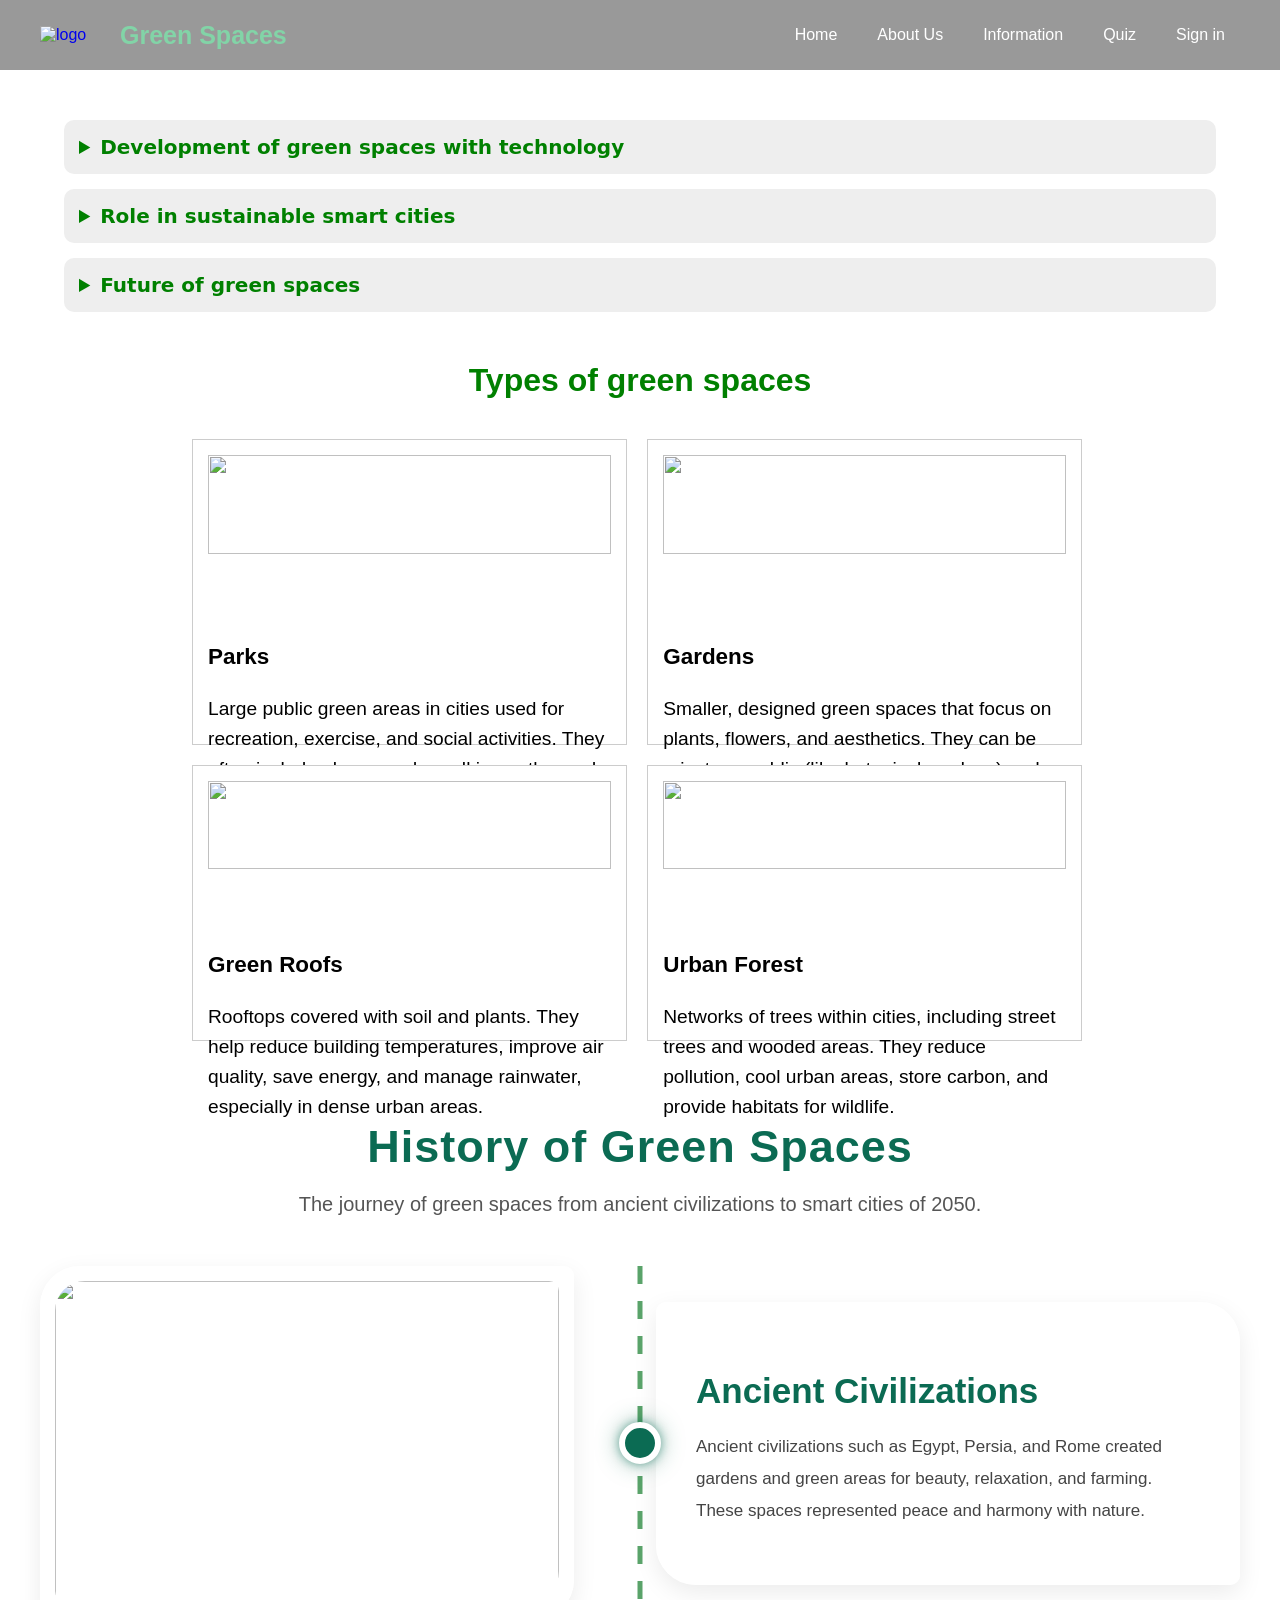
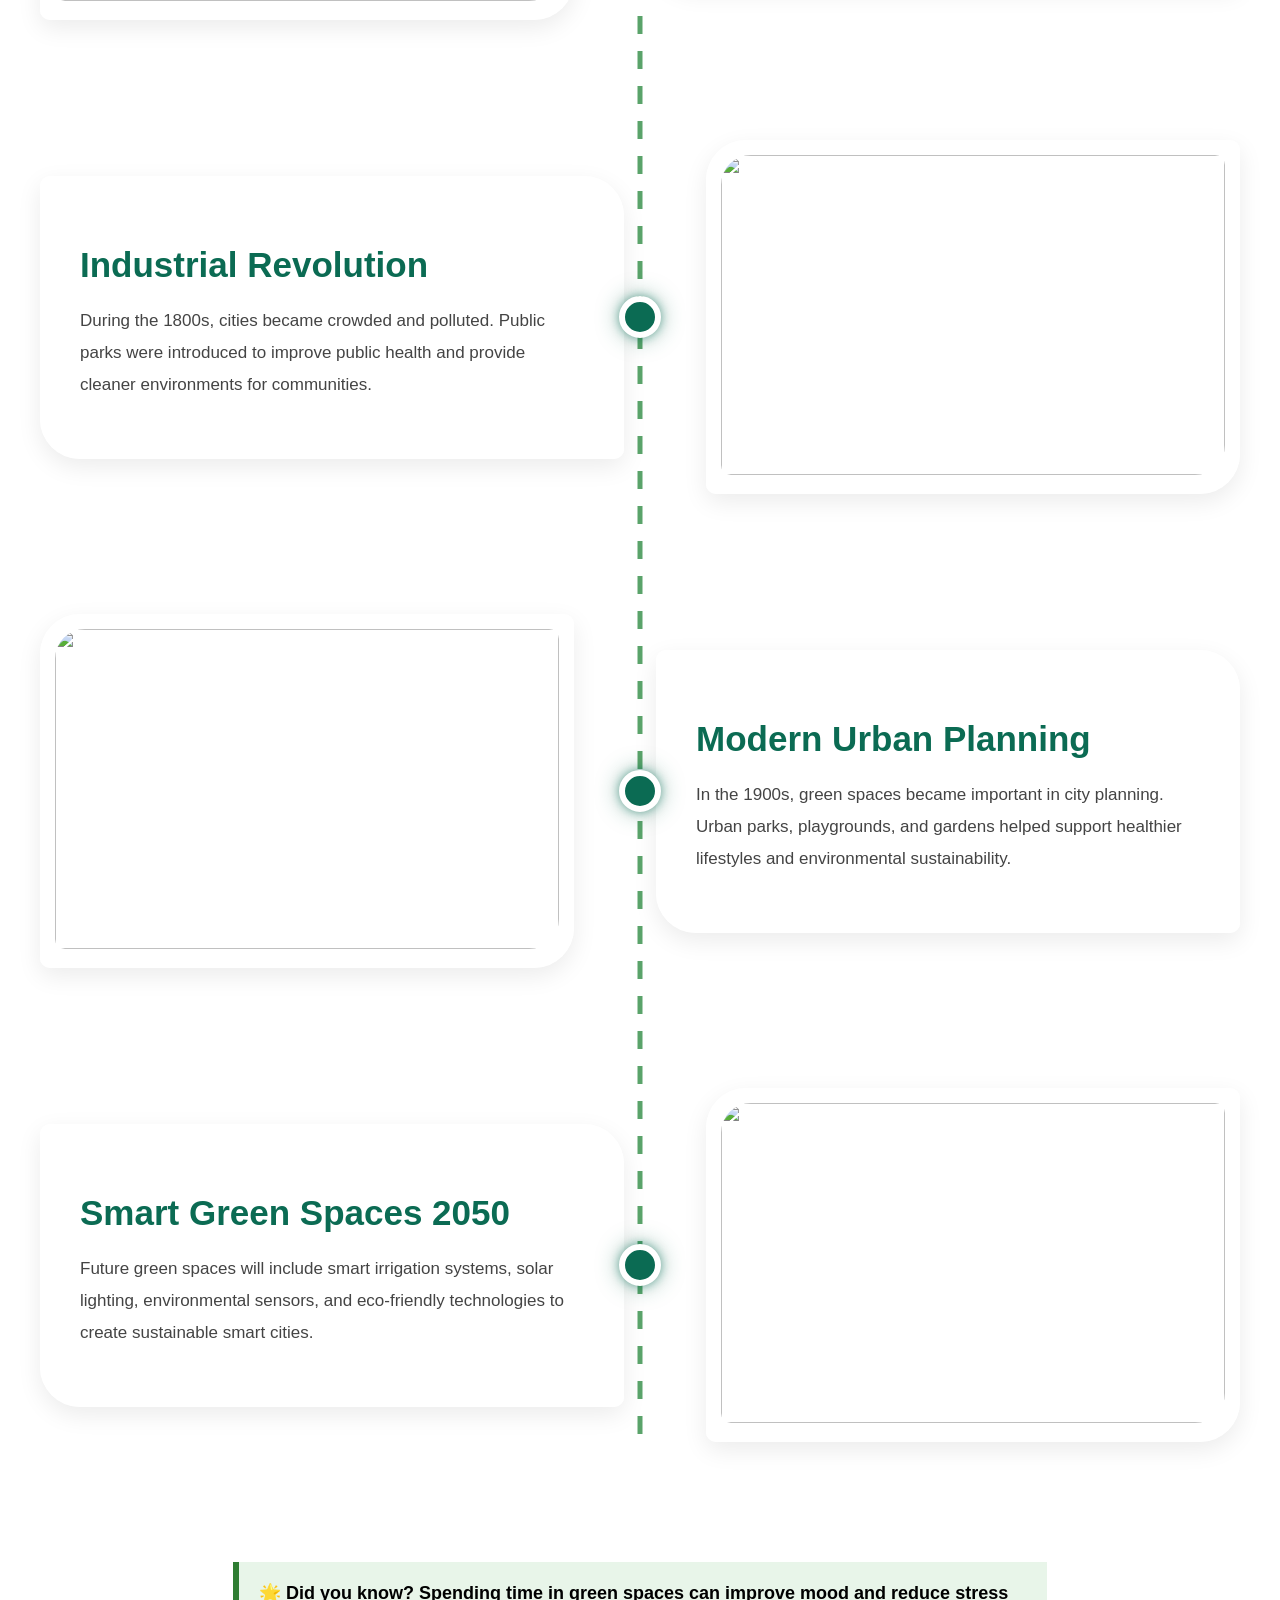
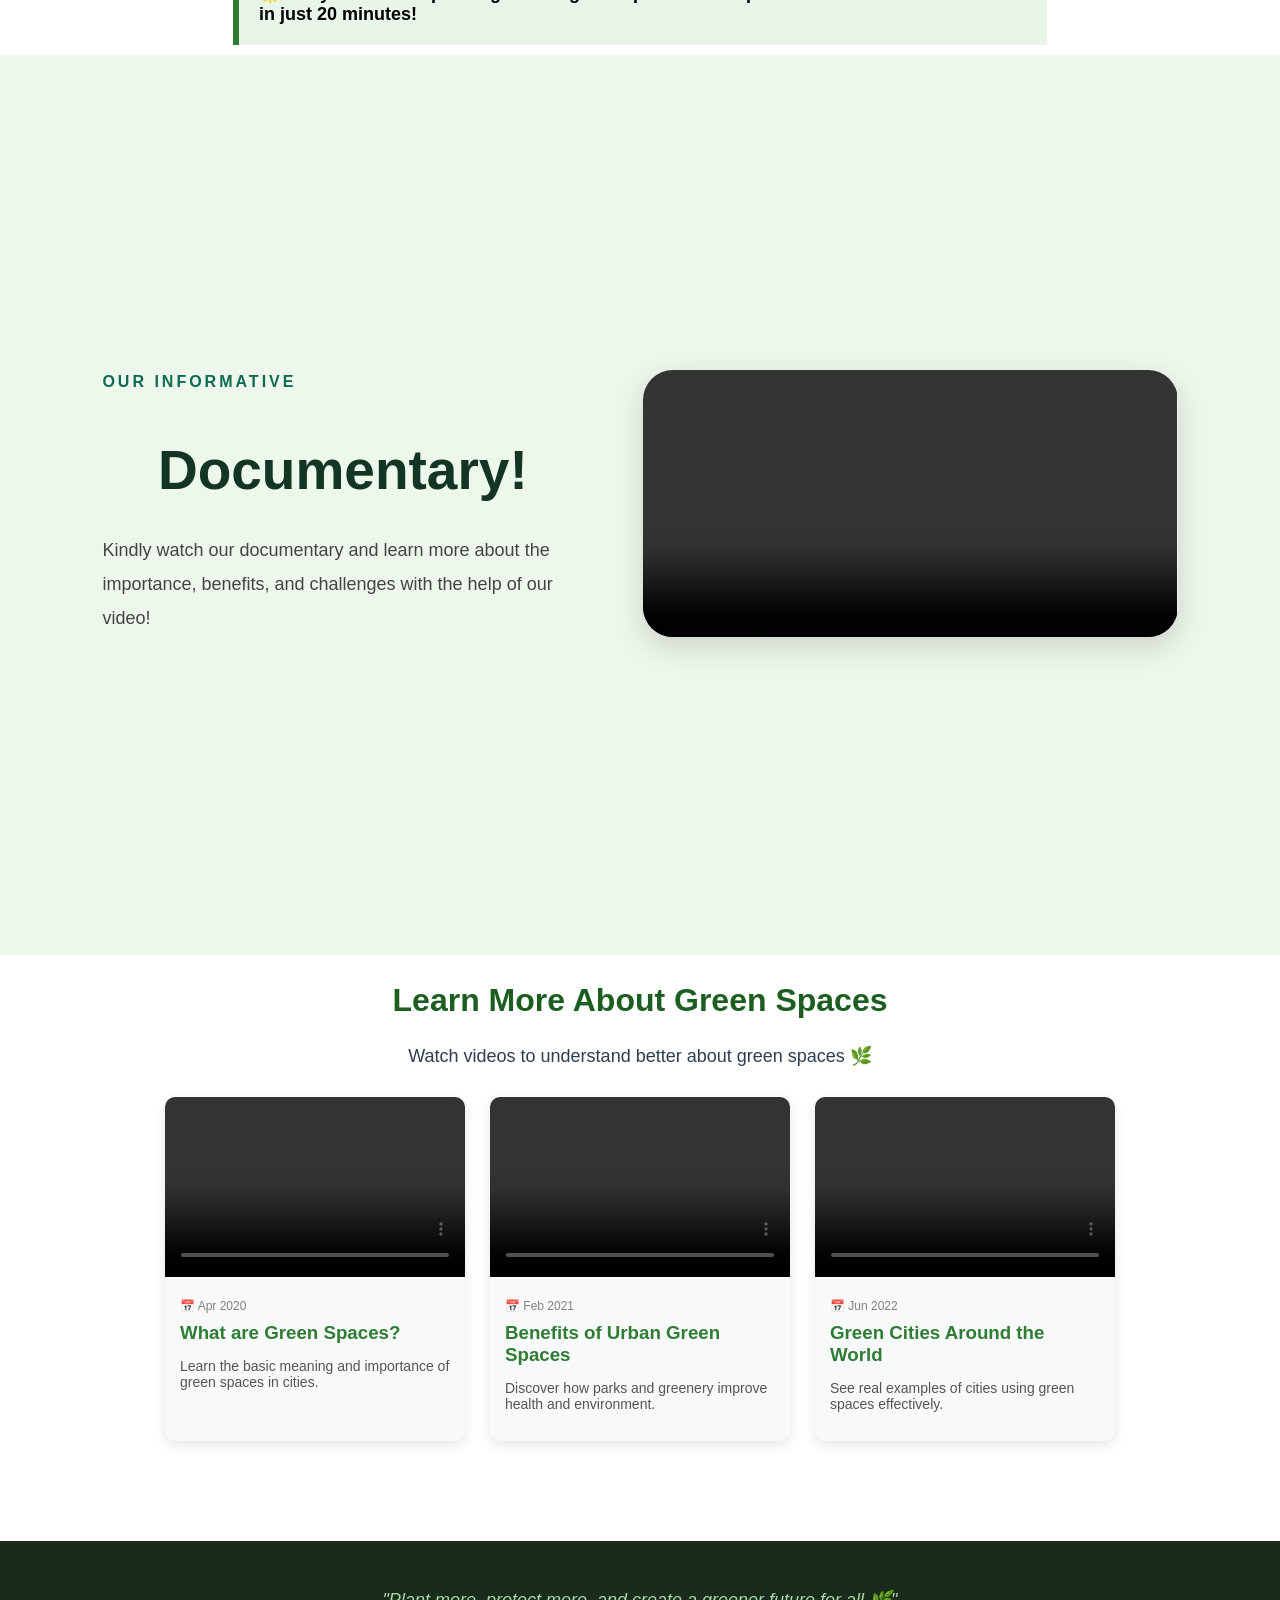
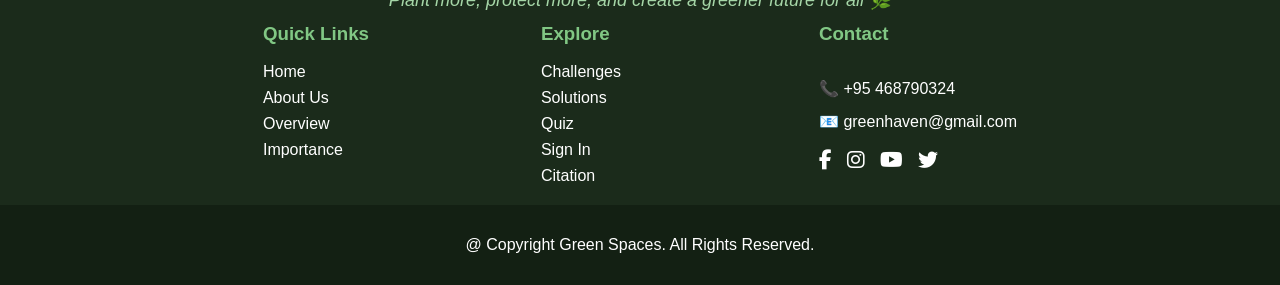
==== pages/overview.html @ c37dbdd3 "Add files via upload" ====
<!DOCTYPE html>
<html lang="en">
<head>
    <meta charset="UTF-8">
    <meta name="viewport" content="width=device-width, initial-scale=1.0">
    <title>Overview</title>
    <link rel="stylesheet" href="../index.css">
    <link rel="icon" href="../media/favicon.ico">
    <link rel="stylesheet"
href="https://cdnjs.cloudflare.com/ajax/libs/font-awesome/6.5.1/css/all.min.css">
</head>
<body class="body2">
  <nav class="navbar">
        <a href="../index.html" class="logo">
            <img src="../media/greenhaven1.png" alt="logo">
            <span>Green Spaces</span>
        </a>

        <div class="navlinks">
            <a href="../index.html">Home</a>
            <a href="aboutus.html">About Us</a>

            <div class="dropdown">
                <button class="drop">Information</button>
                <div class="dropdowncontent">
                    <a href="overview.html">Overview</a>
                    <a href="importance.html">Importance</a>
                    <a href="challenges.html">Challenges</a>
                    <a href="solutions.html">Solutions</a>
                </div>
            </div>

            <a href="quiz.html">Quiz</a>
            <a href="signin.html">Sign in</a>
        </div>
    </nav>

<div class="faq">

  <details>
    <summary>Development of green spaces with technology</summary>
    <p>Technology can also monitor air quality, soil moisture, and weather conditions to maintain healthier green environments. In sustainable smart cities, these innovations help create greener, smarter, and more comfortable public spaces for communities.</p>
  </details>

  <details>
    <summary>Role in sustainable smart cities</summary>
    <p>
      Green spaces are essential in sustainable smart cities because they make urban areas healthier and more efficient.
    They help reduce pollution, cool cities, and manage rainwater naturally. They also improve people’s health by providing places to relax and exercise. In smart cities, technology is often used to maintain these spaces efficiently.
    </p>
  </details>

  <details>
    <summary>Future of green spaces</summary>
    <p> United Nations predicts cities will need more green spaces to handle climate change and growing urban populations.
    The future of green spaces will focus on more greenery in cities, smarter management, and climate protection.</p>
  </details>
</div>

<h2 id="typesgreen">Types of green spaces</h2>
<div class="examples">

  <div class="example">
    <img src="../media/park.jpg">
    <h3>Parks</h3>
    <p>Large public green areas in cities used for recreation, exercise, and social activities. They often include playgrounds, walking paths, and sports fields, helping improve physical and mental health</p>
  </div>

  <div class="example">
    <img src="../media/gardens3.jpg">
    <h3>Gardens</h3>
    <p>Smaller, designed green spaces that focus on plants, flowers, and aesthetics. They can be private or public (like botanical gardens) and are used for relaxation, education, and biodiversity conservation.</p>
  </div>

  <div class="example">
    <img src="../media/rooftop.webp">
    <h3>Green Roofs</h3>
    <p>Rooftops covered with soil and plants. They help reduce building temperatures, improve air quality, save energy, and manage rainwater, especially in dense urban areas.</p>
  </div>

  <div class="example">
    <img src="../media/urbanforest.jpg">
    <h3>Urban Forest</h3>
    <p>Networks of trees within cities, including street trees and wooded areas. They reduce pollution, cool urban areas, store carbon, and provide habitats for wildlife.</p>
  </div>
</div>

<div class="gs-history-heading">
    <h1>History of Green Spaces</h1>
    <p>The journey of green spaces from ancient civilizations to smart cities of 2050.</p>
</div>

<section class="gs-history-timeline">
    <div class="gs-history-row">

        <div class="gs-history-image">
            <img src="../media/ancientrome.jpg">
        </div>

        <div class="gs-history-dot"></div>

        <div class="gs-history-text">
            <h2>Ancient Civilizations</h2>

            <p>
                Ancient civilizations such as Egypt, Persia, and Rome created gardens and green areas for beauty, relaxation, and farming. These spaces represented peace and harmony with nature.
            </p>
        </div>

    </div>

    <div class="gs-history-row gs-history-reverse">

        <div class="gs-history-image">
            <img src="../media/1880.jpg">
        </div>

        <div class="gs-history-dot"></div>

        <div class="gs-history-text">
            <h2>Industrial Revolution</h2>

            <p>
                During the 1800s, cities became crowded and polluted. Public parks were introduced to improve public health and provide cleaner environments for communities.
            </p>
        </div>
    </div>

    <div class="gs-history-row">
        <div class="gs-history-image">
            <img src="../media/1900.jpg">
        </div>
        <div class="gs-history-dot"></div>
        <div class="gs-history-text">
            <h2>Modern Urban Planning</h2>
            <p>
              In the 1900s, green spaces became important in city planning. Urban parks, playgrounds, and gardens helped support healthier lifestyles and environmental sustainability.
            </p>
        </div>

    </div>

    <div class="gs-history-row gs-history-reverse">

        <div class="gs-history-image">
            <img src="../media/2050.jpg">
        </div>

        <div class="gs-history-dot"></div>

        <div class="gs-history-text">
            <h2>Smart Green Spaces 2050</h2>

            <p>
                Future green spaces will include smart irrigation systems, solar lighting, environmental sensors, and eco-friendly technologies to create sustainable smart cities.
            </p>
        </div>

    </div>
</section>

<div class="funfact">
  🌟 Did you know? Spending time in green spaces can improve mood and reduce stress in just 20 minutes!
</div>

<section class="gs-voices-section">
    <div class="gs-voices-text">
        <p class="gs-voices-small-title">
            OUR INFORMATIVE
        </p>
        <h1>
            Documentary!
        </h1>
        <p class="gs-voices-description">
            Kindly watch our documentary and learn more about the importance, benefits, and challenges with the help of our video!
        </p>
    </div>

    <div class="gs-voices-video">
      <video src="../media/documentary.MOV" controls></video>
      <!-- <iframe width="560" height="315" src="https://www.youtube.com/embed/_cU1XrQdidg?si=NynA9cC64AR17tX_" title="YouTube video player" frameborder="0" allow="accelerometer; autoplay; clipboard-write; encrypted-media; gyroscope; picture-in-picture; web-share" referrerpolicy="strict-origin-when-cross-origin" allowfullscreen></iframe> -->
    </div>
</section>

<section class="video-section">

  <h2> Learn More About Green Spaces</h2>
  <p class="video-sub">Watch videos to understand better about green spaces 🌿</p>

  <div class="video-container">

    <div class="video-card">
      <video src="../media/Sustainability.mp4" controls width="560" height="315" allowfullscreen></video>
      <!-- <iframe src="https://www.youtube.com/embed/B5NiTN0chj0" allowfullscreen></iframe> -->
      <div class="video-info">
        <span class="date">📅 Apr 2020</span>
        <h3>What are Green Spaces?</h3>
        <p>Learn the basic meaning and importance of green spaces in cities.</p>
      </div>
    </div>

    <div class="video-card">
      <video src="../media/impurbangreen.mp4" controls></video>
      <!-- <iframe width="560" height="315" src="https://www.youtube.com/embed/6HhIaSdX1Nw?si=fHsekC9Fx5eDdXYN" title="YouTube video player" frameborder="0" allow="accelerometer; autoplay; clipboard-write; encrypted-media; gyroscope; picture-in-picture; web-share" referrerpolicy="strict-origin-when-cross-origin" allowfullscreen></iframe> -->
      <div class="video-info">
        <span class="date">📅 Feb 2021</span>
        <h3>Benefits of Urban Green Spaces</h3>
        <p>Discover how parks and greenery improve health and environment.</p>
      </div>
    </div>

    <div class="video-card">
      <video src="../media/greencity.mp4" controls></video>
      <!-- <iframe width="560" height="315" src="https://www.youtube.com/embed/0rDIwRG_RM8?si=gIH7NSqIBNCeyfWs" title="YouTube video player" frameborder="0" allow="accelerometer; autoplay; clipboard-write; encrypted-media; gyroscope; picture-in-picture; web-share" referrerpolicy="strict-origin-when-cross-origin" allowfullscreen></iframe> -->
      <div class="video-info">
        <span class="date">📅 Jun 2022</span>
        <h3>Green Cities Around the World</h3>
        <p>See real examples of cities using green spaces effectively.</p>
      </div>
    </div>
  </div>

<footer class="footer">

  <!-- QUOTE -->
  <div class="footer-quote">
    <p>"Plant more, protect more, and create a greener future for all 🌿"</p>
  </div>

  <!-- FOOTER CONTENT -->
  <div class="footer-container">

    <!-- QUICK LINKS -->
    <div class="footer-section">
      <h3>Quick Links</h3>
      <a href="../index.html">Home</a>
      <a href="aboutus.html">About Us</a>
      <a href="overview.html">Overview</a>
      <a href="importance.html">Importance</a>
    </div>

    <!-- EXPLORE -->
    <div class="footer-section">
      <h3>Explore</h3>
      <a href="challenges.html">Challenges</a>
      <a href="solutions.html">Solutions</a>
      <a href="quiz.html">Quiz</a>
      <a href="signin.html">Sign In</a>
      <a href="../GreenSpaces.docx">Citation</a>
    </div>

    <!-- CONTACT -->
  <div class="footer-section">
      <h3>Contact</h3>
      <p>📞 +95 468790324</p>
      <p class="footer-email">📧 greenhaven@gmail.com</p>
       <div class="social-icons">

            <a href="https://www.facebook.com/" target="_blank">

                <i class="fab fa-facebook-f"></i>

            </a>

            <a href="https://www.instagram.com/" target="_blank">

                <i class="fab fa-instagram"></i>

            </a>

            <a href="https://www.youtube.com/" target="_blank">

                <i class="fab fa-youtube"></i>

            </a>

            <a href="https://twitter.com/" target="_blank">

                <i class="fab fa-twitter"></i>
            </a>
        </div>

  </div>

  <!-- BOTTOM -->
  <div class="footer-bottom">
    <p>@ Copyright Green Spaces. All Rights Reserved. </p>
  </div>

</footer>
</body>
</html>
---- index.css ----
.body1{
    background: linear-gradient(45deg, rgb(204, 255, 212), rgb(80, 118, 78)); 
    box-sizing: border-box;
    margin: 0;
    padding-top: 70px;
}
.navbar{
    position: fixed;
    top: 0;
    left: 0;
    width: 100%;
    z-index: 1000;

    display: flex;
    justify-content: space-between;
    align-items: center;
    padding: 15px 40px;

    background: rgba(0, 0, 0, 0.4);
    backdrop-filter: blur(2px);
    box-sizing: border-box;
    height: 70px;
}
.logo{
  display: flex;
  align-items: center;
  gap: 10px;
  text-decoration: none;
}
.logo img{
    height: auto;
    width: 70px;
}
.logo span{
  font-size: 25px;
  font-weight: bold;
  color: #82d4a7;
  /* height: auto; */
}

.navlinks {
    display: flex;
    align-items: center;
    gap: 10px;
}

.navlinks a, .drop {
    position: relative;
    color: white;
    padding: 10px 15px;
    text-decoration: none;
    background: none;
    border: none;
    cursor: pointer;
    font-size: 16px;
    transition: all 0.35s ease;
}

/* Animated underline */
.navlinks a::after, .drop::after {
    content: "";
    position: absolute;
    left: 50%;
    bottom: 5px;
    width: 0;
    height: 2px;
    background: #66bb6a;
    transition: all 0.35s ease;
    transform: translateX(-50%);
}

/* Hover effect */
.navlinks a:hover, 
.dropdown:hover .drop {
    color: #a5d6a7;
    transform: translateY(-2px);
    text-shadow: 0 0 8px rgba(102, 187, 106, 0.8);
  font-family: "Unkempt", cursive;
  font-weight: 400;
  font-style: normal;
}


.navlinks a:hover::after, 
.dropdown:hover .drop::after {
    width: 80%;
}

.dropdown {
    position: relative;
}

.dropdowncontent {
    position: absolute;
    top: 50px;
    left: 0;
    min-width: 180px;
    background: rgba(46, 125, 50, 0.95);
    border-radius: 10px;
    overflow: hidden;

    opacity: 0;
    visibility: hidden;
    transform: translateY(15px);
    transition: all 0.35s ease;
}

.dropdown:hover .dropdowncontent {
    opacity: 1;
    visibility: visible;
    transform: translateY(0);
}

.dropdowncontent a {
    display: block;
    padding: 12px 15px;
    color: white;
    transition: all 0.3s ease;
}

.dropdowncontent a:hover {
    background: #66bb6a;
    padding-left: 22px;
    color: black;
}
.leaves {
  position: fixed;
  top: 0;
  left: 0;
  width: 100%;
  height: 100%;
  pointer-events: none;
  overflow: hidden;
  z-index: 999;
}

.leaves span {
  position: absolute;
  top: -50px;
  width: 40px;
  height: 40px;
  background-image: url('media/leaffall.png');
  background-size: cover;
  opacity: 0.85;
  animation: fall linear infinite;
}

/* Different positions + speeds */
.leaves span:nth-child(1) { left: 10%; animation-duration: 8s; animation-delay: 0s; }
.leaves span:nth-child(2) { left: 25%; animation-duration: 10s; animation-delay: 2s; }
.leaves span:nth-child(3) { left: 40%; animation-duration: 7s; animation-delay: 1s; }
.leaves span:nth-child(4) { left: 60%; animation-duration: 9s; animation-delay: 3s; }
.leaves span:nth-child(5) { left: 75%; animation-duration: 6s; animation-delay: 0.5s; }
.leaves span:nth-child(6) { left: 90%; animation-duration: 11s; animation-delay: 2.5s; }

/* Falling + drifting animation */
@keyframes fall {
  0% {
    transform: translateY(-60px) translateX(0) rotate(0deg);
  }
  50% {
    transform: translateY(50vh) translateX(40px) rotate(45deg);
  }
  100% {
    transform: translateY(110vh) translateX(-40px) rotate(90deg);
  }
}
.hero {
  height: 600px;
  position: relative;
  overflow: hidden;

  animation: imgslide 12s infinite ease-in-out;
}

.overlay {
  position: absolute;
  inset: 0;
  background: rgba(0,0,0,0.4);
}

/* Text content */
.hero-content {
  position: absolute;
  top: 150px;
  left: 80px;
  color: white;
  max-width: 500px;
}

.hero-content h1 {
  font-size: 58px;
  margin-bottom: 10px;
  text-align: left;
}

.hero-content p {
  line-height: 1.5;
  font-size: 18px;
}
.hero-content p:hover{
  text-shadow: 2px 3px 2px grey;
}

/* Button */
.hero-btn {
  display: inline-block;
  text-decoration: none;
  margin-top: 20px;
  padding: 12px 25px;
  /* background: #4caf50; */
  border-radius: 25px;
  color: white;
  cursor: pointer;
  transition: 0.3s;
  border: none;
  animation-iteration-count: infinite;
}

.hero-btn:hover {
  background: #66bb6a;
  transform: scale(1.05);
}

/* Background animation */
 @keyframes imgslide { 
  0%  {
     background-image: url('media/herobg1.jpg');
     background-size: cover; 
     background-repeat: no-repeat;
    }
  33% {
     background-image: url('media/herobg2.jpg');
     background-size: cover; 
     background-repeat: no-repeat;
    }
  66%  {
     background-image: url('media/herobg3.jpg'); 
     background-size: cover; 
     background-repeat: no-repeat;
    }
  100% { 
    background-image: url('media/herobg4.jpg'); 
    background-size: cover; 
    background-repeat: no-repeat;
    }
  }

   .learn {
  padding: 40px 20px;
  text-align: center;
}
 
.learn h2 {
  color: #184918;
  font-size: 29px;
}
 
 .cards {
  display: flex;
  justify-content: center;
  flex-wrap: wrap;
  gap: 20px;
  margin-top: 20px;
}
 
.card {
  background: linear-gradient(135deg, #e8f5e9, #c8e6c9); 
  padding: 20px;
  width: 220px;
  border-radius: 12px;
  box-shadow: 0 4px 10px rgba(0,0,0,0.1);
  transition: 0.3s;
  border: 1px solid #a5d6a7;
}
 
.card h3 {
  color: #2e7d32;
  font-size: 20px;
}
 
.card p {
  color: #2c3e50;
  font-size: 17px;
}
 
.card:hover {
  transform: scale(1.05) translateY(-5px);
}

.solutionssection {
  padding: 60px 20px;
  display: flex;
  justify-content: center;
}

.solutionscontainer {
  display: flex;
  align-items: center;
  gap: 100px;
  width: 85%;
  flex-wrap: wrap;
}

/* LEFT SIDE */
.solutionsimages {
  display: flex;
  gap: 20px;
  flex-wrap: wrap;
}

.solutioncard {
  position: relative;
  width: 225px;
  height: 300px;
  border-radius: 15px;
  overflow: hidden;
  cursor: pointer;
}

.solutioncard img {
  width: 100%;
  height: 100%;
  object-fit: cover;
  transition: 0.4s;
}

/* OVERLAY */
.overlaytext {
  position: absolute;
  bottom: 0;
  width: 100%;
  padding: 12px;
  background: rgba(0,0,0,0.6);
  color: white;
  transform: translateY(100%);
  transition: 0.4s;
}

.overlaytext h3 {
  font-size: 18px;
  margin-bottom: 5px;
}

.overlaytext p {
  font-size: 14px;
  line-height: 1.8;
}

/* HOVER */
.solutioncard:hover img {
  transform: scale(1.1);
}

.solutioncard:hover .overlaytext {
  transform: translateY(0);
}

/* RIGHT SIDE */
.solutionstext {
  max-width: 380px;
  text-align: justify;
}

.solutionstext h2 {
  color: #0f4b12;
  margin-bottom: 10px;
}

.solutionstext p {
  font-size: 18px;
  line-height: 1.8;
  margin-bottom: 15px;
}
.tech-section {
  text-align: center;
  padding: 60px 20px;
}

.tech-section h2 {
  margin-bottom: 58px;
  font-size: 30px;
  color: #1d481d;
}

/* LAYOUT */
.tech-cards {
  display: flex;
  justify-content: center;
  gap: 60px;
  flex-wrap: wrap;
}

/* CARD */
.tech-card {
  background: #f5f5f5;
  width: 260px;
  padding: 40px 20px 25px;
  border-radius: 15px;
  position: relative;
  transition: 0.4s;
}

/* CIRCLE ICON */
.circle {
  width: 90px;
  height: 90px;
  background: #2e5d2e;
  color: white;
  border-radius: 50%;
  display: flex;
  justify-content: center;
  align-items: center;
  font-size: 33px;

  position: absolute;
  top: -35px;
  left: 50%;
  transform: translateX(-50%);
  transition: 0.4s;
}

/* TEXT */
.tech-card h3 {
  margin-top: 40px;
  font-size: 20px;
}

.tech-card p {
  font-size: 16px;
  line-height: 22px;
  color: #454141;
  margin: 15px 0;
}

/* BUTTON */
.btn {
  display: inline-block;
  padding: 8px 15px;
  background: #4caf50;
  color: white;
  text-decoration: none;
  border-radius: 20px;
  transition: 0.3s;
}
.tech-card:hover {
  transform: translateY(-8px);
  box-shadow: 0 10px 25px rgba(0,0,0,0.15);
}

.tech-card:hover .circle {
  background: #1b5e20;
  box-shadow: 0 0 15px rgba(46, 125, 50, 0.6);
}

.tech-card:hover .btn {
  background: #2e7d32;
}
.problem-section {
  display: flex;
  justify-content: center;
  align-items: center;
  gap: 50px; 
  padding: 60px 80px;
  flex-wrap: wrap;
  width: 100%;
  box-sizing: border-box;
}

/* PAPER */
.paper {
  width: 600px;
  height: 340px;
  padding: 30px;
  background: url('media/paper2.jpg');
  background-size: cover;
  border-radius: 10px;
  box-shadow: 0 8px 20px rgba(0,0,0,0.2);
}

.paper h2 {
  color: #0c3a0e;
  margin-bottom: 15px;
  text-align: center;
  font-size: 28px ;
}

.paper p {
  font-size: 20px;
  color: #333;
  line-height: 1.7;
}

/* IMAGES GRID */
.images {
  display: grid;
  grid-template-columns: repeat(2, 200px);
  gap: 20px;
  align-items: center;
}

/* IMAGE BOX */
.img-box {
  width: 200px;
  height: 200px;
  overflow: hidden;
  border-radius: 10px;
  background: #c8b59c;
}

/* IMAGE */
.img-box img {
  width: 100%;
  height: 100%;
  object-fit: cover;
}

/* BOTTOM IMAGE CENTER */
.bottom {
  grid-column: span 2;
  justify-self: center;
}

.creative {

    padding: 60px 0;
    display: flex;
    justify-content: center;

}

.creative-container {
    position: relative;
    width: 100%;
    background: url('media/quiz1.jpg');
    background-size: cover;
    background-repeat: no-repeat;
    overflow: hidden;
    height: 550px;
    max-width: 100%;

}

/* IMAGE */

.creative-image img {
    width: 100%;

}

.creative-card {
    position: absolute;
    top: 50%;
    left: 500px;
    transform: translateY(-50%);
    background: white;
    padding: 25px;
    width: 600px;
    border-radius: 15px;
    box-shadow: 0 10px 25px rgba(0,0,0,0.2);

}
.creative-card h2 {
    color: #2e7d32;
    font-family: "Rubik Maps", system-ui;
  font-weight: 400;
  font-style: normal;

}

.creative-card p {
    color: #333;
    margin: 15px 0;
    line-height: 1.6;
    font-size: 19px;
    font-family: "Special Elite", system-ui;
    font-weight: 400;
    font-style: normal;

}
.quiz {
    display: inline-block;
    margin-top: 10px;
    padding: 10px 20px;
    background: #2e7d32;
    color: white;
    text-decoration: none;
    border-radius: 8px;
    font-weight: bold;
    transition: all 0.3s ease;
}

/* HOVER EFFECT */
.quiz:hover {
    background: #1b5e20;
    transform: translateY(-3px);
    box-shadow: 0 8px 15px rgba(0,0,0,0.2);
}

/* LINK */
.learnmore {
  text-decoration: none;
  color: #2e7d32;
  font-weight: bold;
  transition: 0.3s;
}

.learnmore:hover {
  letter-spacing: 1px;
}
.container {
   display: flex;
   justify-content: center;
   align-items: center;
 }
 
.side {
   width: 260px;
   padding: 15px;
   border: 3px solid black;
   border-radius: 20px;
   background-color: rgb(76, 167, 137);
   line-height: 1.6;
   font-size: 18px;
  }
 
.left{
  text-align: left;
}
 
.center {
  margin: 0 100px;
}
.center img {
   width: 200px;
   height: 200px;
   height: auto;
   display: block;
}
#titleimportant{
   text-align: center;
   margin-bottom: 40px;
   font-family: "Stack Sans Headline", sans-serif;
   font-optical-sizing: auto;
   font-style: normal;
   color: #215832;
} 

.reviews-section{
  padding: 50px;
}

.reviews-section .main-container{
  display: flex;
  justify-content: space-between;
  align-items: center;
  gap: 40px;

}
.reviews-section .left-content{
  width: 40%;
}

.reviews-section .title{
  font-size: 40px;
  margin-bottom: 20px;
  letter-spacing: 2px;
  color: #1b5e20;
}

.reviews-section .description{
  font-size: 20px;
  color: #2e7d32;
  line-height: 1.6;
  font-family: "Marck Script", cursive;
  font-weight: 400;
  font-style: normal;
}

.reviews-section .card-container{

  width: 60%;
  display: flex;
  gap: 40px;
  flex-wrap: wrap;
  justify-content: center;
  margin-top: 50px;

}

/* FLASHCARD STYLE */

.reviews-section .flashcard{
  width: 280px;
  height: 350px;
  perspective: 1000px;
}

.reviews-section .card-inner{
  width: 100%;
  height: 100%;
  position: relative;
  transition: transform 0.8s;
  transform-style: preserve-3d;
}

.reviews-section .flashcard:hover .card-inner{
  transform: rotateY(180deg);
  line-height: 1.7;
}

.reviews-section .card-front,
.reviews-section .card-back{
  position: absolute;
  width: 100%;
  height: 100%;
  border-radius: 20px;
  backface-visibility: hidden;
  overflow: hidden;
  box-shadow: 0 10px 25px rgba(0,0,0,0.3);
}

.reviews-section .card-front{
  background: darkgreen;
  color: white;
  display: flex;
  flex-direction: column;
  align-items: center;
  justify-content: center;
}

.reviews-section .card-front img{
  width: 110px;
  height: 110px;
  border-radius: 50%;
  margin-bottom: 20px;
  border: 4px solid green;
}

.reviews-section .card-front h2{
  margin-bottom: 10px;
}

.reviews-section .card-back{
  background: darkgreen;
  color: white;
  transform: rotateY(180deg);
  display: flex;
  flex-direction: column;
  align-items: center;
  justify-content: center;
  padding: 20px;
  text-align: center;
}

.reviews-section .card-back h2{
  margin-bottom: 15px;
}
.footer {
  background: #1b2b1b;
  color: white;
  padding-top: 30px;
}

/* QUOTE */
.footer-quote {
  text-align: center;
  font-size: 18px;
  font-style: italic;
  margin-bottom: 28px;
  color: #a5d6a7;
}

/* MAIN GRID */
.footer-container {
  display: flex;
  justify-content: center;
  flex-wrap: wrap;
  gap: 10%;
}

/* EACH SECTION */
.footer-section {
  display: flex;
  flex-direction: column;
  gap: 8px;
  min-width: 150px;
  margin-top: -35px;
}

.footer-section h3 {
  margin-bottom: 10px;
  color: #81c784;
}

/* LINKS */
.footer-section a {
  text-decoration: none;
  color: white;
  transition: 0.3s;
}

.footer-section a:hover {
  color: #4caf50;
  transform: translateX(5px);
}
.footer-email {
  margin-bottom: 10px;
  margin-top: -10px;
}
.social-icons{
  display: flex;
  gap: 15px;
  flex-wrap: wrap;
}
.social-icons a{
  font-size: 20px;
  color: white;
  transition: 0.3s;
}
.social-icons a:hover{
  color: #4caf50;
  transform: translateY(-3px);
}

/* BOTTOM */
.footer-bottom {
  text-align: center;
  padding: 15px;
  background: #132013;
  margin-top: 20px;
  width: 100%;
}
#meaning{
    text-align: center;
    font-size: 40px;
    color: rgb(0, 81, 0);
   text-shadow: 1px 2px green;   
}
.container2 {
  display: flex;
  width: 80%;
  margin: 40px auto;
  gap: 20px;
}
.leftbox {
  margin-top: 30px;
  /* width: 50%; */
  display: flex;
  flex-direction: row;
  gap: 20px;
}
#meaning2{
  text-align: center;
  color: #7cc67c;
  font-size: 30px;
}
.green-box {
  background: rgb(24, 88, 24);
  color: white;
  padding: 20px;
  border-radius: 20px;
  height: 35vh;
  line-height: 50px;
  font-size: 1.2em;
  width: 50vw;
}

/* SMALL IMAGE */
.small-img{
  width: 50vw;
  margin-top: 20px;
}
.small-img img {
  width: 100%;
  height: 85vh;
  border-radius: 20px;
}

/* RIGHT SIDE */
.rightbox {
  width: 50%;
 height: 50vh;
}

.rightbox img {
  width: 50vw;
  /* height: 100%; */
   height: 55vh;
  border-radius: 20px;
}

/* container */
.faq {
  width: 90%;
  margin: 50px auto;
  height: 50%;
  font-family: "Chelsea Market", system-ui;
  font-weight: 400;
  font-style: normal;

}

/* each box */
details {
  background: #eee;
  margin-bottom: 15px;
  padding: 15px;
  border-radius: 10px;
}
summary {
  font-weight: bold;
  font-size: 20px;
  color: green;
}
details p {
  margin-top: 10px;
  font-size: 18px;
  font-family: "Babylonica", cursive;
  font-weight: 400;
  font-style: normal;
}
.examples {
  display: flex;
  flex-wrap: wrap;   
  gap: 20px;
  width: 70%;
  margin: 40px auto;
}
.example {
  width: 45%; 
  border: 1px solid #ccc;
  padding: 15px;
  background: white;
  transition: 0.3s;
  font-size: 1.2em;
  line-height: 30px;
  /* height: 70%;  */
}

.example img {
  width: 100%;
  height: 60%;
}
.example:hover {
  border: 3px solid #6f967d;
  box-shadow: 5px 5px 0 #6a9b6d;
}
#typesgreen{
    font-size: 2em;
    color: green;
    text-align: center;
}
#typesgreen:hover{
    text-decoration: solid 1px black;
    text-shadow: darkgreen 1px 1px;
}
.body2{
  background: url('media/bg.jpg');
  background-size: cover;
  padding-top: 70px;
  margin: 0;
  box-sizing: border-box;
  overflow-x: hidden;
}
.about{
  height: 500px;
  background: url('media/us2.jpg') no-repeat center;
            background-size: cover;
            display: flex;
            align-items: center;
            justify-content: flex-start;
            padding: 80px;
            margin: 0;   
        }

        .small1{
            color: azure;
            float: right;
        }

        .small1 h1{
            font-size: 80px;
            margin: 0;
        }

       .big {
            display: flex;
            justify-content: center;
            align-items: center;
            
        }

        .side {
            width: 200px;
            padding: 15px;
            border: 3px solid black;
            border-radius: 20px;
            background-color: rgb(175, 222, 206);
        }

        .left{
            text-align: left;
        }

        

        .center {
            margin: 0 60px;
            
        }

        .center img {
            width: 180px;
            height: auto;
            display: block;
        }

        h1{
            text-align: center;
            margin-bottom: 40px;
        }
.gs-history-heading{
    text-align:center;
    margin-bottom:50px;
    margin-top: 80px;
}

.gs-history-heading h1{
    font-size:45px;
    color:#0b6b53;
    margin-bottom:15px;
    letter-spacing:1px;
}

.gs-history-heading p{
    font-size:20px;
    color:#555;
}

.gs-history-timeline{
    position:relative;
    max-width:1200px;
    margin:auto;
}
.body3{
  padding-top: 70px;
}

.gs-history-timeline::after{
    content:'';
    position:absolute;
    width:5px;

    background:repeating-linear-gradient(
        to bottom,
        #5aa36a 0px,
        #5aa36a 18px,
        transparent 18px,
        transparent 35px
    );

    top:0;
    bottom:0;
    left:50%;
    transform:translateX(-50%);
}

.gs-history-row{
    position:relative;
    width:100%;
    display:flex;
    justify-content:space-between;
    align-items:center;
    margin-bottom:120px;
}

.gs-history-reverse{
    flex-direction:row-reverse;
}

.gs-history-image{
    width:42%;
    padding:15px;

    background:rgba(255,255,255,0.7);
    backdrop-filter:blur(10px);

    border-radius:40px 10px 40px 10px;

    box-shadow:0 8px 25px rgba(0,0,0,0.08);

    transition:0.4s;
}

.gs-history-image:hover{
    transform:translateY(-10px) scale(1.02);
}

.gs-history-image img{
    width:100%;
    height:320px;
    object-fit:cover;
    border-radius:30px 10px 30px 10px;
}

.gs-history-text{
    width:42%;
    padding:40px;

    background:rgba(255,255,255,0.75);
    backdrop-filter:blur(10px);

    border-radius:10px 40px 10px 40px;

    box-shadow:0 8px 25px rgba(0,0,0,0.08);

    transition:0.4s;
}

.gs-history-text:hover{
    transform:translateY(-10px) scale(1.02);
}

.gs-history-text h2{
    color:#0b6b53;
    font-size:35px;
    margin-bottom:20px;
}

.gs-history-text p{
    color:#444;
    line-height:1.9;
    font-size:17px;
}
.gs-history-dot{
    position:absolute;
    left:50%;
    top:50%;

    transform:translate(-50%, -50%);

    width:30px;
    height:30px;

    background:#0b6b53;

    border:6px solid white;
    border-radius:50%;

    box-shadow:
    0 0 10px rgba(11,107,83,0.5),
    0 0 25px rgba(11,107,83,0.4);

    z-index:5;
}
.gs-history-year{
    position:absolute;

    left:50%;
    top:-25px;

    transform:translateX(-50%);

    background:#0b6b53;
    color:white;

    padding:10px 22px;

    border-radius:30px;

    font-size:15px;
    font-weight:bold;

    letter-spacing:1px;

    box-shadow:0 5px 15px rgba(0,0,0,0.15);

    z-index:10;
}
@media(max-width:900px){

.gs-history-timeline::after{
    left:25px;
}

.gs-history-row,
.gs-history-reverse{
    flex-direction:column;
    align-items:flex-start;

    padding-left:70px;
}

.gs-history-image,
.gs-history-text{
    width:100%;
    margin-bottom:30px;
}

.gs-history-dot{
    left:25px;
    top:50px;
}

.gs-history-year{
    left:25px;
    transform:none;
}
}
.funfact {
  margin: 10px auto;
  width: 60%;
  background: #e8f5e9;
  padding: 20px;
  border-left: 6px solid #2e7d32;
  font-weight: bold;
  font-size: 18px;
}
.gs-voices-section{
    width:100%;
    min-height:100vh;

    display:flex;
    justify-content:space-between;
    align-items:center;
    gap:60px;
    box-sizing: border-box;
    /* margin: 0; */
    padding:100px 8%;

    background:#eef7ec;
}

/* LEFT SIDE */

.gs-voices-text{
    width:45%;
}

.gs-voices-small-title{
    color:#0b6b53;
    font-weight:bold;
    letter-spacing:3px;
    margin-bottom:20px;
}

.gs-voices-text h1{
    font-size:55px;
    color:#123524;
    margin-bottom:30px;
    line-height:1.2;
}

.gs-voices-description{
    color:#444;
    font-size:18px;
    line-height:1.9;
}

/* RIGHT SIDE VIDEO */

.gs-voices-video{
    width:50%;
}

.gs-voices-video video{
    width:100%;
    border-radius:30px;
    box-shadow:0 10px 30px rgba(0,0,0,0.15);
    transition:0.4s;
    height: 30%;
}

.gs-voices-video video:hover{
    transform:scale(1.02);
}

/* RESPONSIVE */

@media(max-width:900px){

.gs-voices-section{
    flex-direction:column;
    text-align:center;
}

.gs-voices-text,
.gs-voices-video{
    width:100%;
}

.gs-voices-text h1{
    font-size:40px;
}

}
.video{
  margin-top: 20px;
  text-align: center;
}

.video-section h2 {
  color: #1b5e20;
  font-size: 32px;
  text-align: center;
}

.video-sub {
  color: #2c3e50;
  margin-bottom: 30px;
  font-size: 18px;
  text-align: center;
}

.video-container {
  display: flex;
  justify-content: center;
  gap: 25px;
  flex-wrap: wrap;
}
.video-card {
  width: 300px;
  background: #f8f9fa;
  border-radius: 10px;
  overflow: hidden;
  box-shadow: 0 4px 12px rgba(0,0,0,0.1);
  transition: 0.3s;
  margin-bottom: 100px;
}
.video-card video {
  width: 100%;
  height: 180px;
  border: none;
}

.video-card iframe {
  width: 100%;
  height: 180px;
  border: none;
}
.video-info {
  padding: 15px;
  text-align: left;
}

.video-info .date {
  font-size: 12px;
  color: gray;
}

.video-info h3 {
  margin: 8px 0;
  color: #2e7d32;
}

.video-info p {
  font-size: 14px;
  color: #555;
}
.video-card:hover {
  transform: translateY(-10px) scale(1.02);
  box-shadow: 0 10px 25px rgba(0,0,0,0.2);
}

body{
    margin: 0;
    font-family: Arial, Helvetica, sans-serif;
    background: rgb(198, 255, 224);
}


/* HERO */

.about{
    height: 500px;
    background: url('media/us2.jpg');
    background-size: cover;
    background-position: center;

    display: flex;
    justify-content: flex-end;
    align-items: center;
    text-align: center;
    padding-right: 100px;
    text-align: right;
}

.small1{
    color: rgb(11, 35, 0);
}

.small1 h1{
    font-size: 80px;
    margin: 0;
    text-shadow: 2px 2px 10px white;
}

.small1 p{
    font-size: 22px;
}


/* TITLE */

.title{
    text-align: center;
    margin-top: 60px;
    margin-bottom: 40px;
}


/* WHY IMPORTANT */

.big{
    display: flex;
    justify-content: center;
    align-items: center;
    gap: 40px;
    flex-wrap: wrap;

    padding: 20px;
}

.side{
    width: 260px;
    padding: 20px;

    border: 3px solid rgb(0, 69, 6);
    border-radius: 20px;

    background-color: rgb(207, 255, 197);

    line-height: 1.6;
}

.center img{
    width: 220px;
    border-radius: 20px;
}


/* AIM CARD */

.card1{
    width: 85%;
    margin: 60px auto;

    background: rgb(97, 132, 97);
    padding: 40px;

    border-radius: 20px;
    text-align: center;

    box-shadow: 0px 5px 15px rgba(0,0,0,0.15);
}

.content-2 h2{
    font-size: 35px;
    margin-bottom: 20px;
}

.content-2 p{
    line-height: 1.8;
    font-size: 17px;
}


/* FAQ */

.faq2{
    width: 90%;
    margin: 50px auto;
}

.dd{
    background: white;
    margin-bottom: 20px;
    padding: 18px;
    border-radius: 12px;

    box-shadow: 0px 4px 10px rgba(0,0,0,0.08);
}

.ff{
    font-weight: bold;
    font-size: 20px;
    color: green;
    cursor: pointer;
}

.dd p{
    margin-top: 15px;
    line-height: 1.6;
}


/* TEAM */
.teamtitle{
  text-align: center;
  font-size: 45px;
  margin-top: 60px;
  margin-bottom: 10px;
  color: rgb(0, 69, 6);
}

.teamtitle::after{
  content: "";
  display: block;
  width: 120px;
  height: 4px;
  background: rgb(0,120,30);
  margin: 15px auto;
  border-radius: 10px;
}

.team{
    display: flex;
    justify-content: center;
    gap: 30px;
    flex-wrap: wrap;

    padding: 50px 20px;
}

.member{
    position: relative;

    width: 250px;
    height: 320px;

    overflow: hidden;
    border-radius: 20px;

    cursor: pointer;

    box-shadow: 0px 5px 15px rgba(0,0,0,0.2);
}

.member img{
    width: 100%;
    height: 100%;
    object-fit: cover;

    transition: 0.5s;
}

.overlay{
    position: absolute;
    inset: 0;

    background: rgba(0,0,0,0.4);

    transition: 0.5s;
}

.name{
    position: absolute;

    bottom: 20px;
    left: 20px;

    color: white;
    font-size: 22px;
    font-weight: bold;

    z-index: 2;
}

.info{
    position: absolute;
    inset: 0;

    background: rgba(46, 125, 50, 0.92);

    color: white;

    display: flex;
    flex-direction: column;
    justify-content: center;
    align-items: center;

    opacity: 0;
    transition: 0.5s;

    text-align: center;
}


/* HOVER EFFECT */

.member:hover .info{
    opacity: 1;
}

.member:hover img{
    transform: scale(1.1);
}

.member:hover .overlay{
    opacity: 0;
}

.member:hover .name{
    opacity: 0;
}


/* RESPONSIVE */

@media(max-width: 768px){

    .small1 h1{
        font-size: 55px;
    }

    .big{
        flex-direction: column;
    }

    .center img{
        width: 180px;
    }

    .card1{
        width: 90%;
        padding: 25px;
    }
}
.info audio{
   width: 80%;
   margin-top: 15px;
   border-radius: 10px;
}
.vision-section{
    width: 90%;
    margin: 100px auto;

    display: flex;
    justify-content: center;
    align-items: center;
    gap: 80px;

    flex-wrap: wrap;
}


/* IMAGES */

.vision-images{
    position: relative;
    width: 400px;
}

.main-img{
    width: 440px;
    border-radius: 10px;

    box-shadow: 0px 5px 15px rgba(0,0,0,0.2);
}

.littleimg{
    position: absolute;

    width: 230px;

    bottom: -40px;
    right: -50px;

    border-radius: 10px;
    border: 8px solid white;

    box-shadow: 0px 5px 15px rgba(0,0,0,0.2);
}


/* TEXT */

.vision-text{
    max-width: 500px;
}

.vision-text h5{
    color: rgb(130, 110, 40);
    letter-spacing: 2px;
    margin-bottom: 10px;
}

.vision-text h1{
    font-size: 45px;
    line-height: 1.3;
    color: rgb(25, 45, 20);

    margin-bottom: 20px;
}

.vision-text p{
    line-height: 1.8;
    color: #444;
}


/* QUOTE BOX */

.vision-box{
    border-left: 4px solid rgb(214, 160, 24);

    padding-left: 20px;
    margin: 30px 0;
}



/* RESPONSIVE */

@media(max-width: 768px){

    .vision-section{
        gap: 50px;
    }

    .vision-images{
        width: 100%;
        text-align: center;
    }

    .main-img{
        width: 90%;
    }

    .littleimg{
        width: 140px;
        right: 20px;
    }

    .vision-text h1{
        font-size: 35px;
    }
}
.mission-section{
    width: 90%;
    margin: 120px auto;

    height: 500px;

    background:
    linear-gradient(rgba(0,0,0,0.55),
    rgba(0,0,0,0.55)),
    url('media/missionbg.jpg');

    background-size: cover;
    background-position: center;

    border-radius: 20px;

    display: flex;
    align-items: center;

    padding: 60px 30px 60px 60px;

    color: white;
}


/* TEXT AREA */

.mission-content{
    max-width: 550px;
}

.mission-content h5{
    color: rgb(255, 196, 0);
    letter-spacing: 2px;
    margin-bottom: 10px;
}

.mission-content h1{
    font-size: 50px;
    line-height: 1.2;
    margin-bottom: 20px;
}

.mission-content p{
    line-height: 1.8;
    color: #ddd;
    margin-bottom: 30px;
}


/* POINTS */

.mission-points{
    display: grid;
    grid-template-columns: repeat(2, 1fr);
    gap: 15px;
}

.point{
    font-size: 16px;
    color: white;
}
.mission-image{
  margin-left: auto;
  display: flex;
  justify-content: flex-end;
  width: 50%;
}
.mission-image img{
  width: 420px;
  max-width: 100%;
  border-radius: 10px;
  transform: translateY(60px);
}


/* RESPONSIVE */

@media(max-width: 768px){

    .mission-section{
        padding: 40px 25px;
        height: auto;
    }

    .mission-content h1{
        font-size: 36px;
    }

    .mission-points{
        grid-template-columns: 1fr;
    }
    .mission-image img{
      width: 300px;
    }
}
.container3{
    width:92%;
    height:75vh;
    display:flex;
    gap:70px;
}


.text{
    width:50%;
    display:flex;
    flex-direction:column;
    gap:30px;
}


/* .drop{
    border-bottom:2px solid rgba(0, 0, 0, 0.12);
} */

.drop input{
    display:none;
}

.label{
    display:block;
    width:100%;
    font-size:24px;
    font-weight:bold;
    cursor:pointer;
    position:relative;
    padding:10px 0;
}
.content3{
    max-height:0;
    overflow:hidden;
    transition:0.4s ease;
    opacity:0.7;
    line-height:1.6;
}
.drop input:checked ~ .content{
    max-height:200px;
    margin-top:15px;
}
.importanceimg{
    flex:1;
    width: 100px;
}
.map-section {
  text-align: center;
  margin-top: 30px;
}

.map-section h2 {
  color: #1b5e20;
  margin-bottom: 10px;
}

.map-section p {
  margin-top: 15px;
  font-size: 18px;
}
.map-section {

  text-align: center;

}

.map-flex {

  display: flex;

  align-items: center;

  justify-content: center;

  gap: 50px;

  width: 80%;

  margin: auto;

  flex-wrap: wrap;

}

/* LEFT MAP */

.map-left iframe {

  width: 100%;

  height: 300px;

  border-radius: 15px;

  border: none;
  margin-bottom: 100px;

}

/* RIGHT TEXT */

.map-right {

  max-width: 48%;

  text-align: left;

}

.map-right h3 {

  color: #2e7d32;

  margin-bottom: 15px;

}

.map-right p {

  margin-bottom: 10px;

  line-height: 1.5;

}
/* .importance-section{
    display: flex;
    justify-content: center;
    margin-top: 40px;
} */

.importance-box{
    width: 80%;
    height: 180px;

    border: 3px solid #4CAF50;
    border-radius: 20px;

    background: repeating-linear-gradient(
        135deg,
        #e8f5e9,
        #e8f5e9 10px,
        #d7f0da 10px,
        #d7f0da 20px
    );

    display: flex;
    justify-content: center;
    align-items: center;

    position: relative;
}

.importance-box h1{
    font-size: 40px;
    color: #2e7d32;
    background: white;
    padding: 10px 25px;
    border-radius: 12px;
} 
 /* .importance-section{
    display: flex;
    justify-content: center;
    margin-top: 30px;
}

.importance-frame{
    display:flex;
    align-items:center;
    justify-content: center;
    gap:20px;
    padding:25px;
    margin-bottom:25px;

    background:linear-gradient(135deg,#145a32,#2e7d32);
    /* border-radius:25px; */
    /* color:white; */

    /* box-shadow:0 10px 25px rgba(0,0,0,0.25); */

    /* display: flex;
    justify-content: center;
    /* align-items: center; */
 /* }   */

 /* .importance-frame::before{ 
    content: "";
    position: absolute;
    inset: -10px;

    border: 3px dashed #385e28;
    border-radius: 35px;
}

.importance-frame h1{
    font-size: 38px;
    color: #444;
}*/

/* .importance-section{ 
  width: 100%;
  height: 350%;

  display: flex;
  justify-content: center;
  text-align: center;

  background: linear-gradient(to right, #c8f1d0, #dff8e5);
}

.importance-frame{
  width: 80%;
  max-width: 900px;
  background: linear-gradient(#0b5d1e, #1f7a31);
  padding: 60px 20px;
  border-radius: 20px;
  text-align: center;
  box-shadow: 0 10px 25px rgba(0,0,0,0.25);
}

.importance-frame h1{
  color: white;
  font-size: 70px;
  font-weight: bold;
  letter-spacing: 2px;
}*/
.importance-intro{
    width: 75%;
    min-height: 140px;

    margin: 50px auto;

    background: #dff5df;

    border: 3px solid #385e28;
    border-radius: 100px;

    display: flex;
    justify-content: center;
    align-items: center;

    padding: 25px 40px;

    position: relative;

    box-shadow: 0 8px 20px rgba(0,0,0,0.08);
}

.introBanner{
    display:flex;
    align-items:center;
    justify-content: center;
    gap:20px;
    padding:25px;
    margin-bottom:25px;

    background:linear-gradient(135deg,#145a32,#2e7d32);
    /* border-radius:25px; */
    color:white;

    box-shadow:0 10px 25px rgba(0,0,0,0.25);
}

/* BIG ICON SIDE */
.introLeft{
    font-size:60px;
    background:rgba(255,255,255,0.15);
    padding:20px;
    border-radius:20px;
}

/* TEXT SIDE */
.introRight h2{
    margin:0;
    font-size:28px;
}

.sub{
    margin:8px 0 15px;
    opacity:0.85;
}

/* RULE BOX */
.rules{
    display:flex;
    flex-direction:column;
    gap:6px;
    font-size:14px;
    background:rgba(255,255,255,0.15);
    padding:12px;
    border-radius:12px;
}

/* little decorative circles */
.importance-intro::before{
    content: "";
    width: 28px;
    height: 28px;

    background: #64c773;
    border-radius: 50%;

    position: absolute;
    left: 30px;
}

.importance-intro::after{
    content: "";
    width: 18px;
    height: 18px;

    background: #8bc34a;
    border-radius: 50%;

    position: absolute;
    right: 35px;
    top: 25px;
}

.importance-intro p{
    text-align: center;
    font-size: 22px;
    line-height: 1.8;
    color: #444;

    width: 80%;
} 
.titles{
            text-align: center;
            
        }
 
        .physicalmental h2{
            text-align: center;
        }
 
        .physicalmental p{
            text-align: center;
            line-height: 1.6;
        }
 
       
        .physicalmental{
            /* background: #8db43d; */
            padding: 20px;
            width: 400px;
            border-radius: 12px;
            box-shadow: 0 4px 10px rgba(0,0,0,0.1);
            border: 1px solid #a5d6a7;
        }
 
        .pmcards{
            display: flex;
            justify-content: center;
            flex-wrap: wrap;
            gap: 40px;
            margin-top: 10px;
 
        } 
.mom1{
    border: 1px solid rgb(233, 255, 229);
    /* background: rgb(216, 237, 203); */
    background: rgb(164, 206, 164);
}
 
.mom1 p{
     text-align: center;
     line-height: 1.7;
     font-size: 18px;
     color: #245c28;
}
.mom1 h1{
  font-size: 50px;
  color: #0c5f16;
  margin-bottom: 20px;
  letter-spacing: 2px;
}
.enviromental{
  background-image: url('media/importancebg2.png');
  background-size: cover;
  background-repeat: no-repeat;
  /* padding: 60px 8%; */
}
.mom2 {
  display: flex;
  align-items: center;
  /* justify-content: space-between; */
  padding: 30px;
  border-radius: 25px;
  gap: 40px;
  transition: 0.3s;
  /* background-image: url('media/importancebg2.png'); */
}
.mom2 p{
  font-size: 18px;
}
.mom2:hover{
  transform: translateY(-5px);
}
 
.mom2 img {
  width: 320px;
  height: 220px;
  object-fit: cover;
  border-radius: 10px;
}
 
.son1 {
  /* max-width: 10000px; */
  line-height: 1.7;
  color: #147919;
}
 
 
.reverse {
  flex-direction: row-reverse;
}
 
 
@media (max-width: 768px) {
  .mom2, .reverse {
    flex-direction: column;
    text-align: center;
  }
 
  .mom2 img {
    width: 80%;
  }
}
/* .rectangle{
    width: 400px;
    height: 360px;
    background-color: lightgreen;
    padding-top: 20px;
}

.rectangle h2{
    text-align: center;
}

.rectangle p{
    text-align: center;
    font-size: 25px;
}
.pair{
    display: flex;
    flex-direction: row;
    justify-content: space-around;
}
.imagee{
    height: 400px;
    width: 400px;
} */
 .educational{
    width: 100%;
    max-width: 1200px;
    margin-left: 130px;
}
 
 
.pair{
    display: flex;
    flex-direction: row;
    justify-content: center;
    align-items: center;
    gap: 80px;
    flex-wrap: wrap;
    text-align: center;
}
 
 
.rectangle{
    width: 420px;
    min-height: 380px;
 
    background: rgba(255,255,255,0.25);
    backdrop-filter: blur(10px);
 
    border-radius: 30px;
    padding: 30px;
 
    box-shadow: 0 10px 30px rgba(0,0,0,0.2);
 
    transition: transform 0.4s ease,
                box-shadow 0.4s ease;
}
 
.rectangle:hover{
    transform: translateY(-10px) rotate(-1deg);
    box-shadow: 0 20px 40px rgba(0,0,0,0.3);
}
 
 
.rectangle h2{
    text-align: center;
    font-size: 40px;
    color: #1b5e20;
    margin-bottom: 20px;
}
 
 
.rectangle p{
    text-align: center;
    font-size: 22px;
    line-height: 1.8;
    color: #2e2e2e;
}
 
 
.rectangle button{
    display: block;
    margin: 30px auto 0;
 
    padding: 14px 28px;
    border: none;
    border-radius: 50px;
 
    background: #2e7d32;
    color: white;
    font-size: 18px;
    cursor: pointer;
 
    transition: all 0.3s ease;
}
 
.rectangle button:hover{
    background: #1b5e20;
    transform: scale(1.08);
}
 
 
/* .imagee{
    width: 550px;
    height: 420px;
 
    overflow: hidden;
    border-radius: 30px;
 
    box-shadow: 0 10px 30px rgba(0,0,0,0.25);
 
    transition: transform 0.5s ease;
}
 
.imagee:hover{
    transform: scale(1.03);
} */
.imagee img{
    width: 100%;
    height: 100%;
    object-fit: cover;
}
 
 
@media (max-width: 768px){
 
    .rectangle{
        width: 90%;
    }
 
    .imagee{
        width: 90%;
        height: auto;
    }
 
    .imagee img{
        height: auto;
    }
 
    .rectangle h2{
        font-size: 32px;
    }
 
    .rectangle p{
        font-size: 18px;
    }
}
.eco-layout {
  display: flex;
  justify-content: space-between;
  align-items: center;
  gap: 10px;
  padding: 30px;
  flex-wrap: wrap;
}
/* all boxes */
.eco-box {
  border-radius: 15px;
}
.eco-title{
  margin-bottom: 15px;
  font-size: 25px;
  color: #1b5e20;
  font-weight: bold;
}

/* images */
.eco-left, .eco-right {
  width: 25%;
}

.eco-box img {
  width: 100%;
  border-radius: 15px;
  object-fit: cover;
  height: 320px;
}

/* center text */
.eco-center {
  width: 45%;
  text-align: center;
  font-size: 18px;
  line-height: 1.7;
  background: #e8f5e9;
  padding: 20px;
  border-radius: 15px;
  border: 2px solid #a5d6a7;
}

/* abbr styling */
abbr {
  text-decoration: underline dotted;
  cursor: help;
}

.content4{
  float: left;
  margin-bottom: 60px;
}
.mainImg{
    background: rgb(215, 255, 205);
    text-align: center;
    padding: 40px;
    flex-wrap: wrap;
    width: 46%;
}
.mainImg img{
  height: 34vh;
  width: 25vw;
}
 
.mainCont{
    background: rgb(117, 149, 102);
    /* padding: 30px; */
    width: 48%;
    height: 330px;
}
.mainCont p{
  text-align: center;
  line-height: 1.7;
  font-size: 18px;
  padding: 20px;
}
 
.mainCont h1{
    text-align: center;
    margin-bottom: 10px;
    color: #a5d6a7;
}
.after-environment{
  position: relative;
  background-image: url("media/importancebg2.png");
  background-size: cover;
  background-position: center;
  background-repeat: no-repeat;
  /* padding: 60px 0; */
}
/* .after-environment::before{
  content: "";
  position: absolute;
  inset: 0;
  background: rgba(255,255,255,0.6);
} */
 .enviromental{
  background-image: url("media/importancebg2.png");
  background-size: cover;
  background-position: center;
  background-repeat: no-repeat;
  padding: 50px 0;
}
.split-card{
  margin-top: 40px;
    width:100%;
    max-width:100%;
    background:white;
    border-radius:30px;
    overflow:hidden;
    box-shadow:0 20px 40px rgba(0,0,0,0.15);
    position:relative;
    margin-bottom: 50px;
}

/* WAVY TOP */

.wave-top{
    height:90px;
    background:linear-gradient(to right,#2e8b57,#66c98f);
    border-bottom-left-radius:40% 30px;
    border-bottom-right-radius:40% 30px;
    position:relative;
}

.wave-top::before,
.wave-top::after{
    content:"";
    position:absolute;
    width:120px;
    height:120px;
    background:white;
    border-radius:50%;
    top:35px;
}

.wave-top::before{
    left:120px;
}

.wave-top::after{
    right:120px;
}

/* CONTENT */

.content{
    display:grid;
    grid-template-columns:1fr 1fr;
}

/* CENTER LINE */

.section{
    padding:50px 40px;
    position:relative;
}

.section:first-child{
    border-right:3px dashed #74b88d;
}

.section h2{
    font-size:2rem;
    margin-bottom:20px;
    position:relative;
    display:inline-block;
}

.tech h2{
    color:#00a824;
}

.nature h2{
    color:#2c9b57;
}

.section h2::after{
    content:"";
    width:60%;
    height:4px;
    border-radius:10px;
    background:currentColor;
    position:absolute;
    left:0;
    bottom:-8px;
}
.section p{
    color:#555;
    line-height:1.8;
    margin-top:20px;
    font-size:1rem;
}
.tags{
    display:flex;
    flex-wrap:wrap;
    gap:12px;
    margin-top:25px;
}

.tags span{
    padding:10px 18px;
    border-radius:30px;
    font-size:0.9rem;
    font-weight:600;
    transition:0.3s;
    cursor:pointer;
}

.tech .tags span{
    background:#edffef;
    color:#4f8d3e;
}

.nature .tags span{
    background:#e7fff0;
    color:#2c9b57;
}

.tags span:hover{
    transform:translateY(-5px) scale(1.05);
}

/* FLOATING CIRCLES */

.circle{
    position:absolute;
    border-radius:50%;
}

.c1{
    width:140px;
    height:140px;
    background:#4a6b49;
    top:-40px;
    left:-40px;
}

.c2{
    width:120px;
    height:120px;
    background:#2c9b57;
    bottom:-40px;
    right:-40px;
}
@media(max-width:768px){

    .content8{
        grid-template-columns:1fr;
    }

    .section8:first-child{
        border-right:none;
        border-bottom:3px dashed #74b88d;
    }

    .section8{
        padding:40px 25px;
    }
}
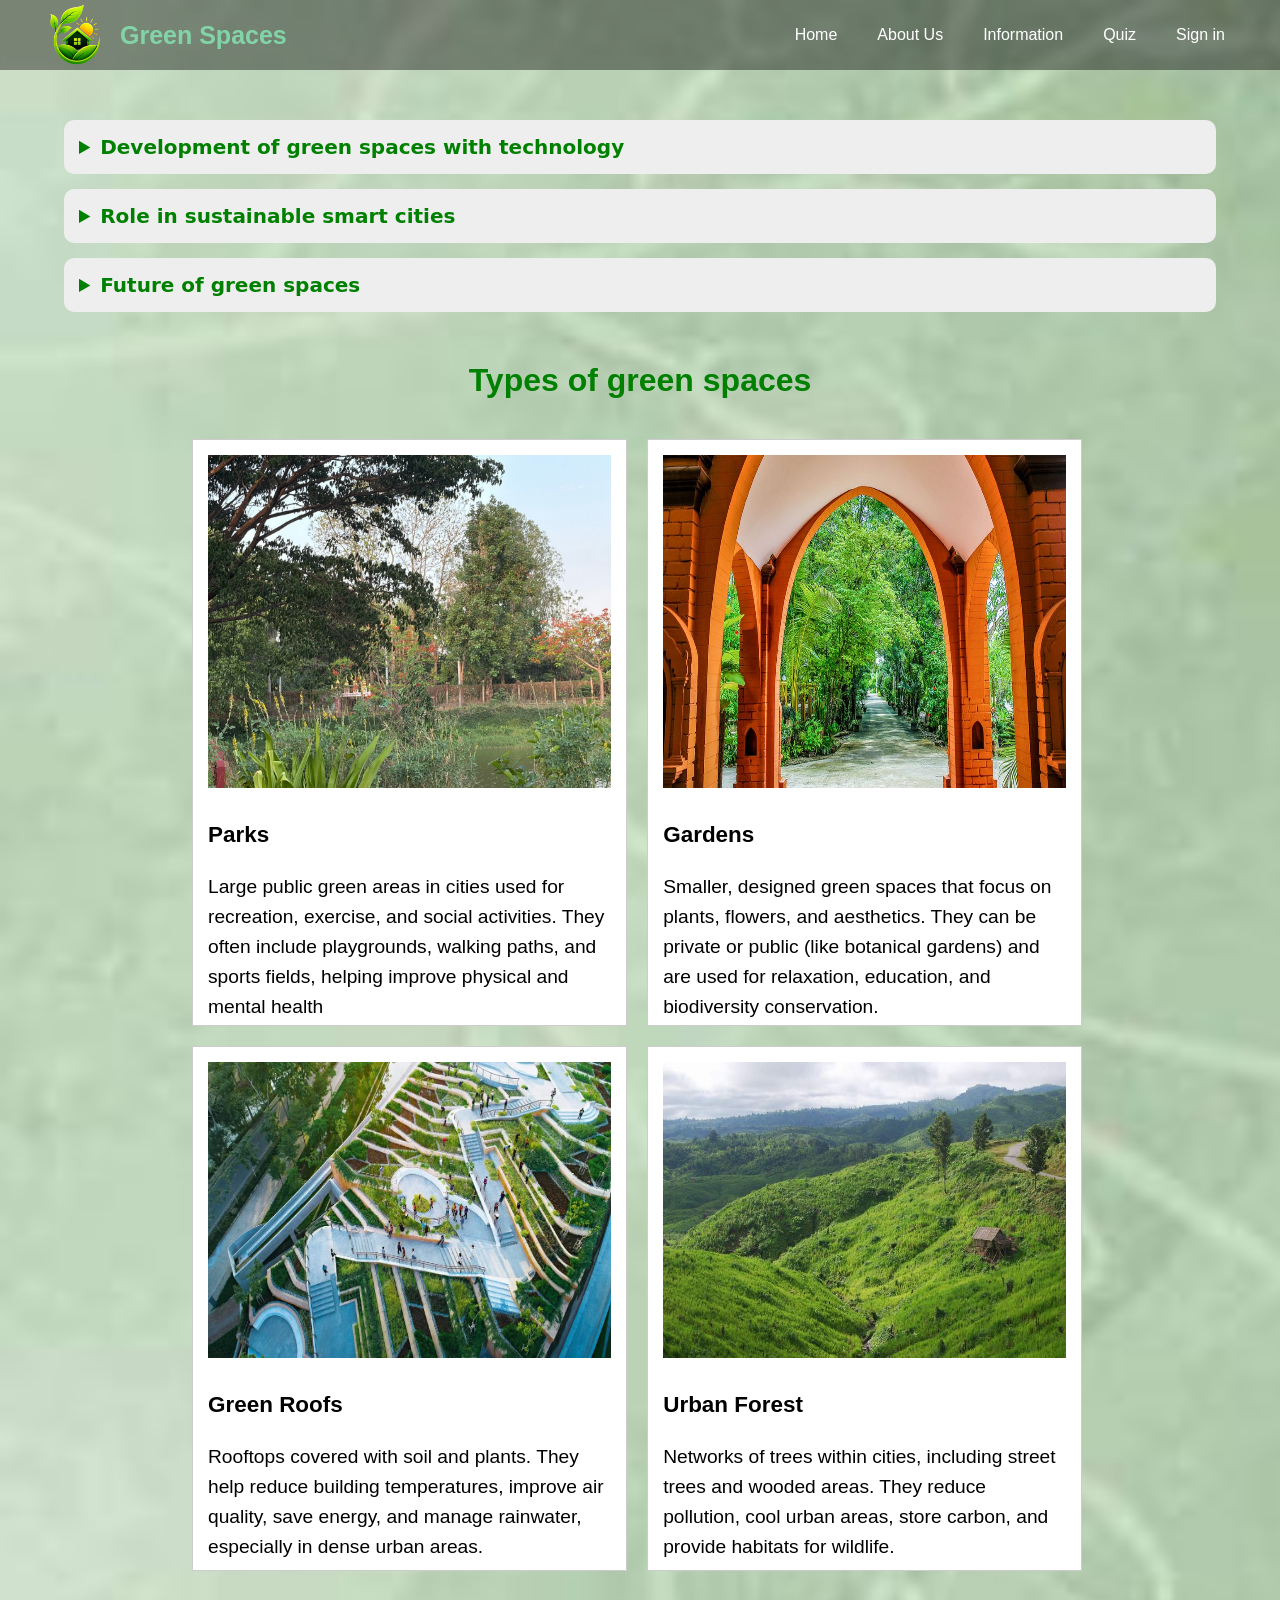
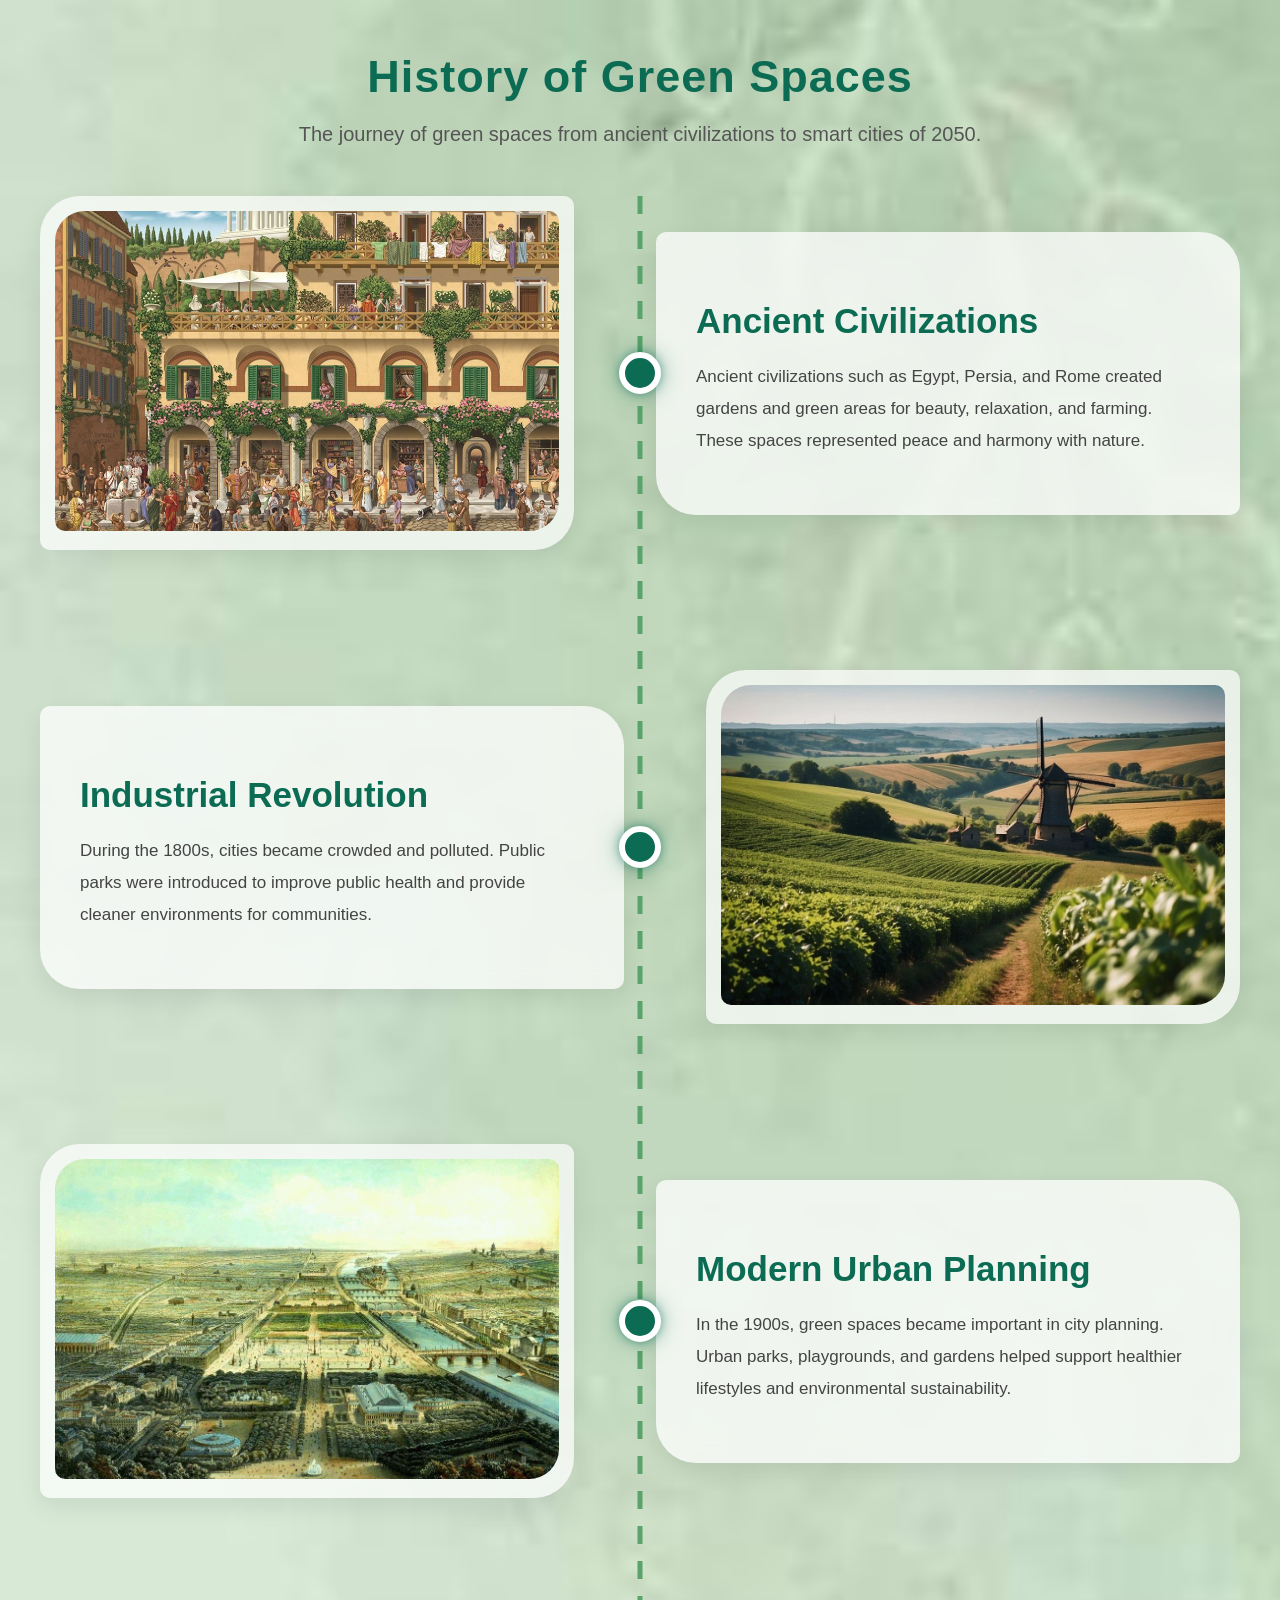
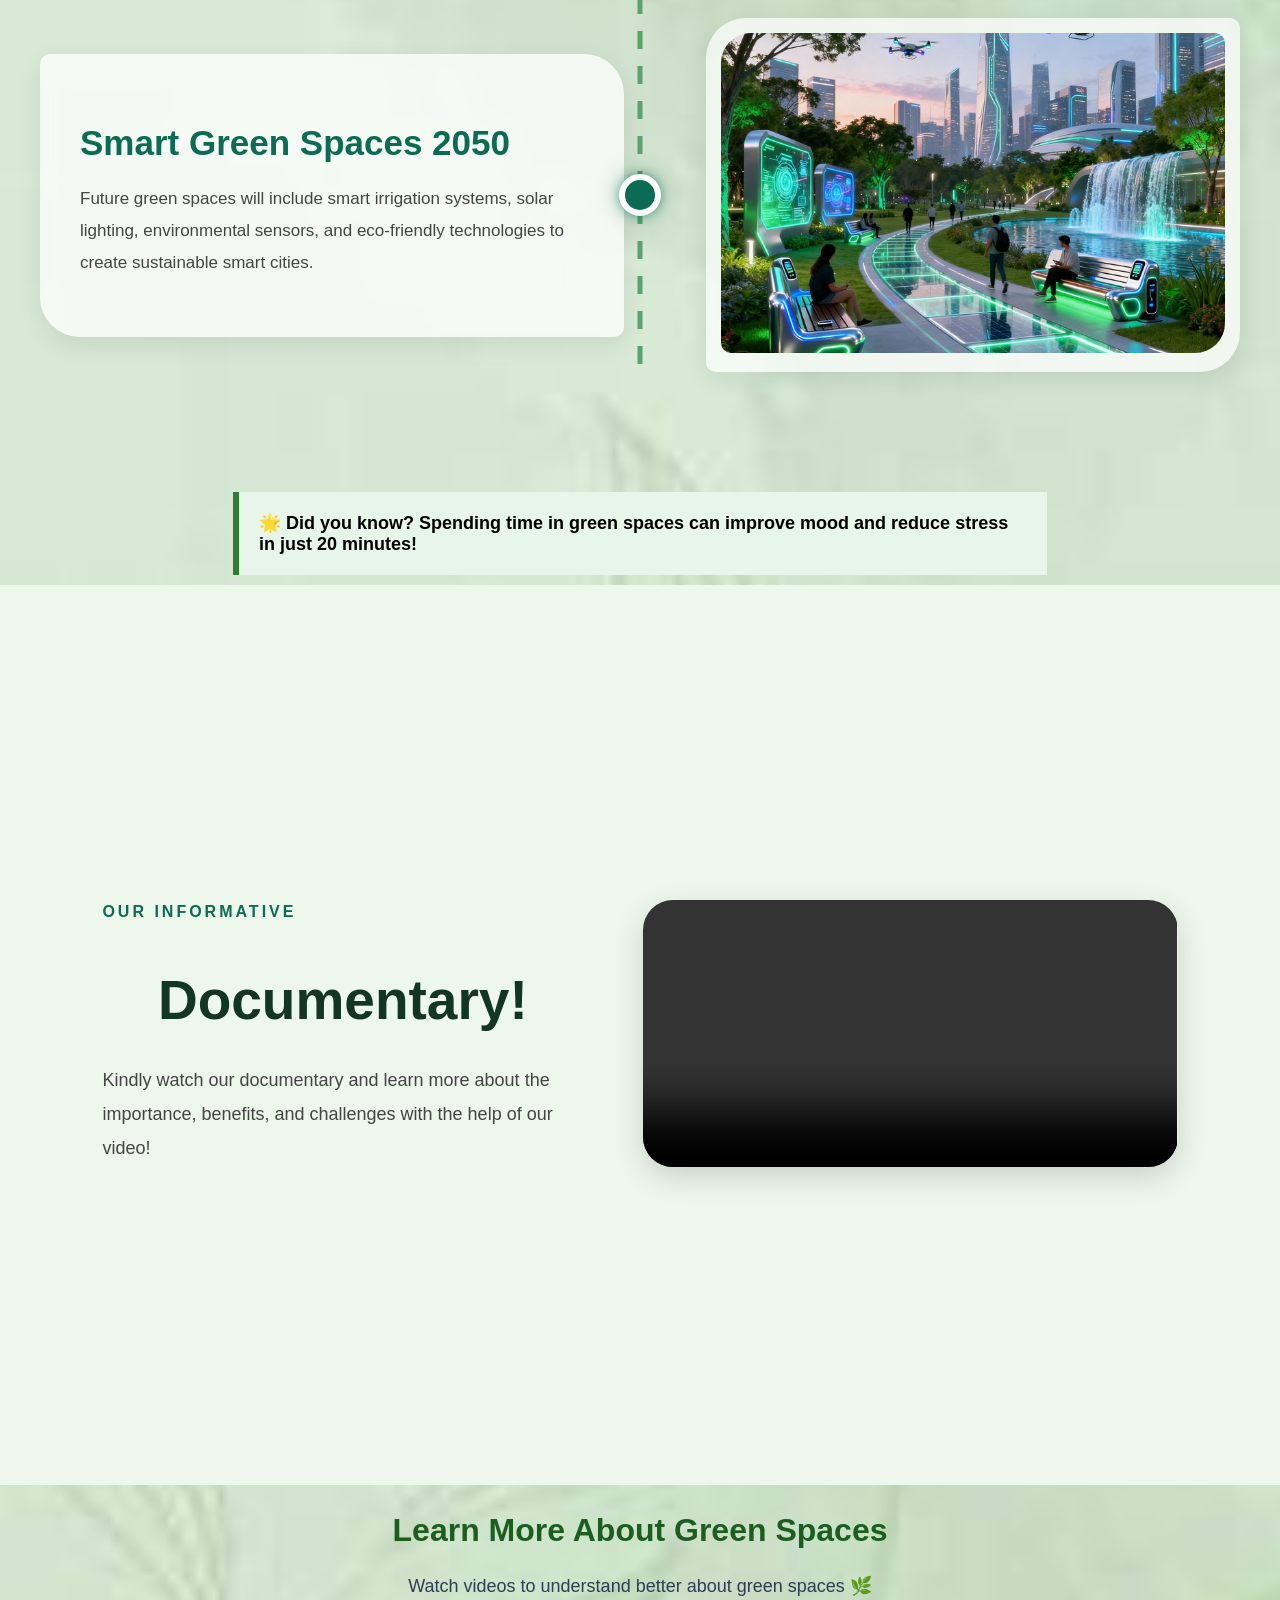
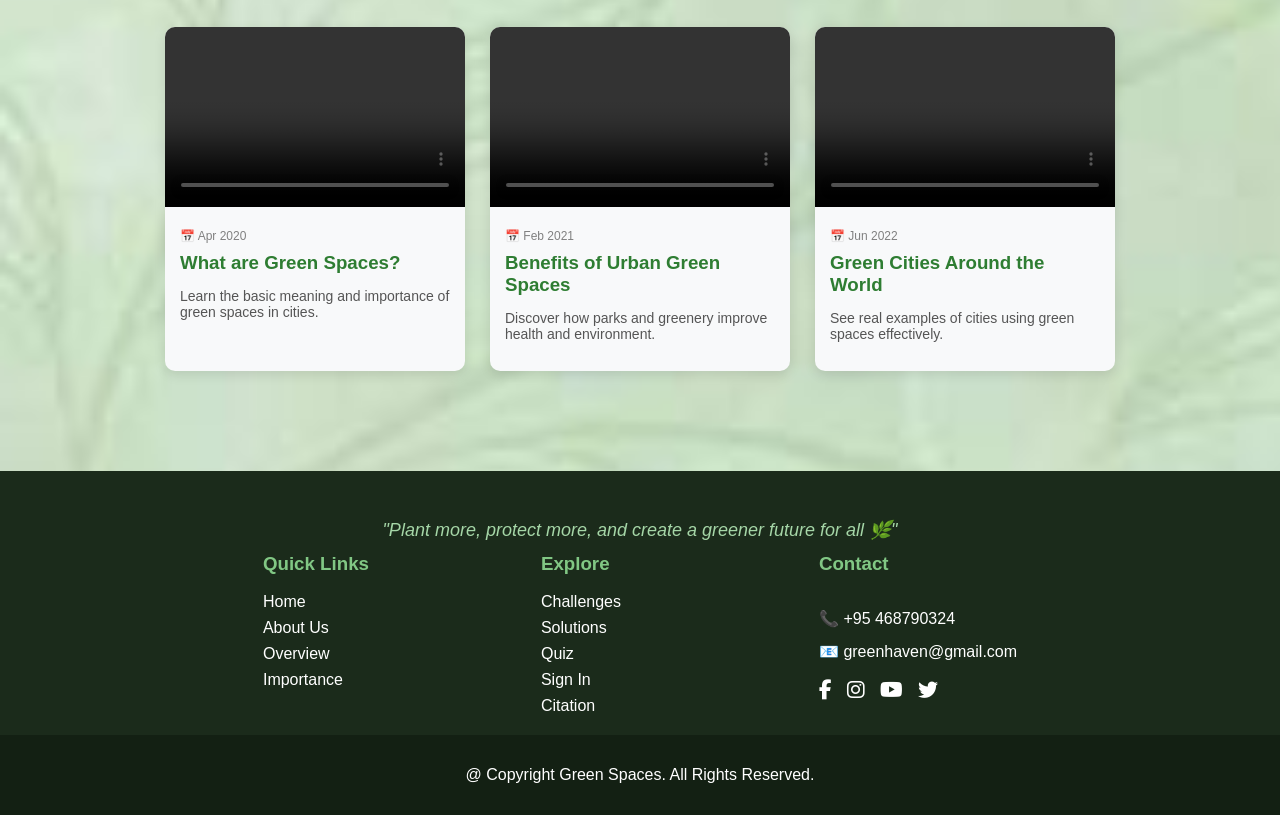
==== commit 53bab77f: "Update overview.html" ====
--- a/pages/overview.html
+++ b/pages/overview.html
@@ -177,7 +177,7 @@
     </div>
 
     <div class="gs-voices-video">
-      <video src="../media/documentary.MOV" controls></video>
+      <video src="../media/documentary.mov" controls></video>
       <!-- <iframe width="560" height="315" src="https://www.youtube.com/embed/_cU1XrQdidg?si=NynA9cC64AR17tX_" title="YouTube video player" frameborder="0" allow="accelerometer; autoplay; clipboard-write; encrypted-media; gyroscope; picture-in-picture; web-share" referrerpolicy="strict-origin-when-cross-origin" allowfullscreen></iframe> -->
     </div>
 </section>
@@ -289,4 +289,4 @@
 
 </footer>
 </body>
-</html>+</html>
